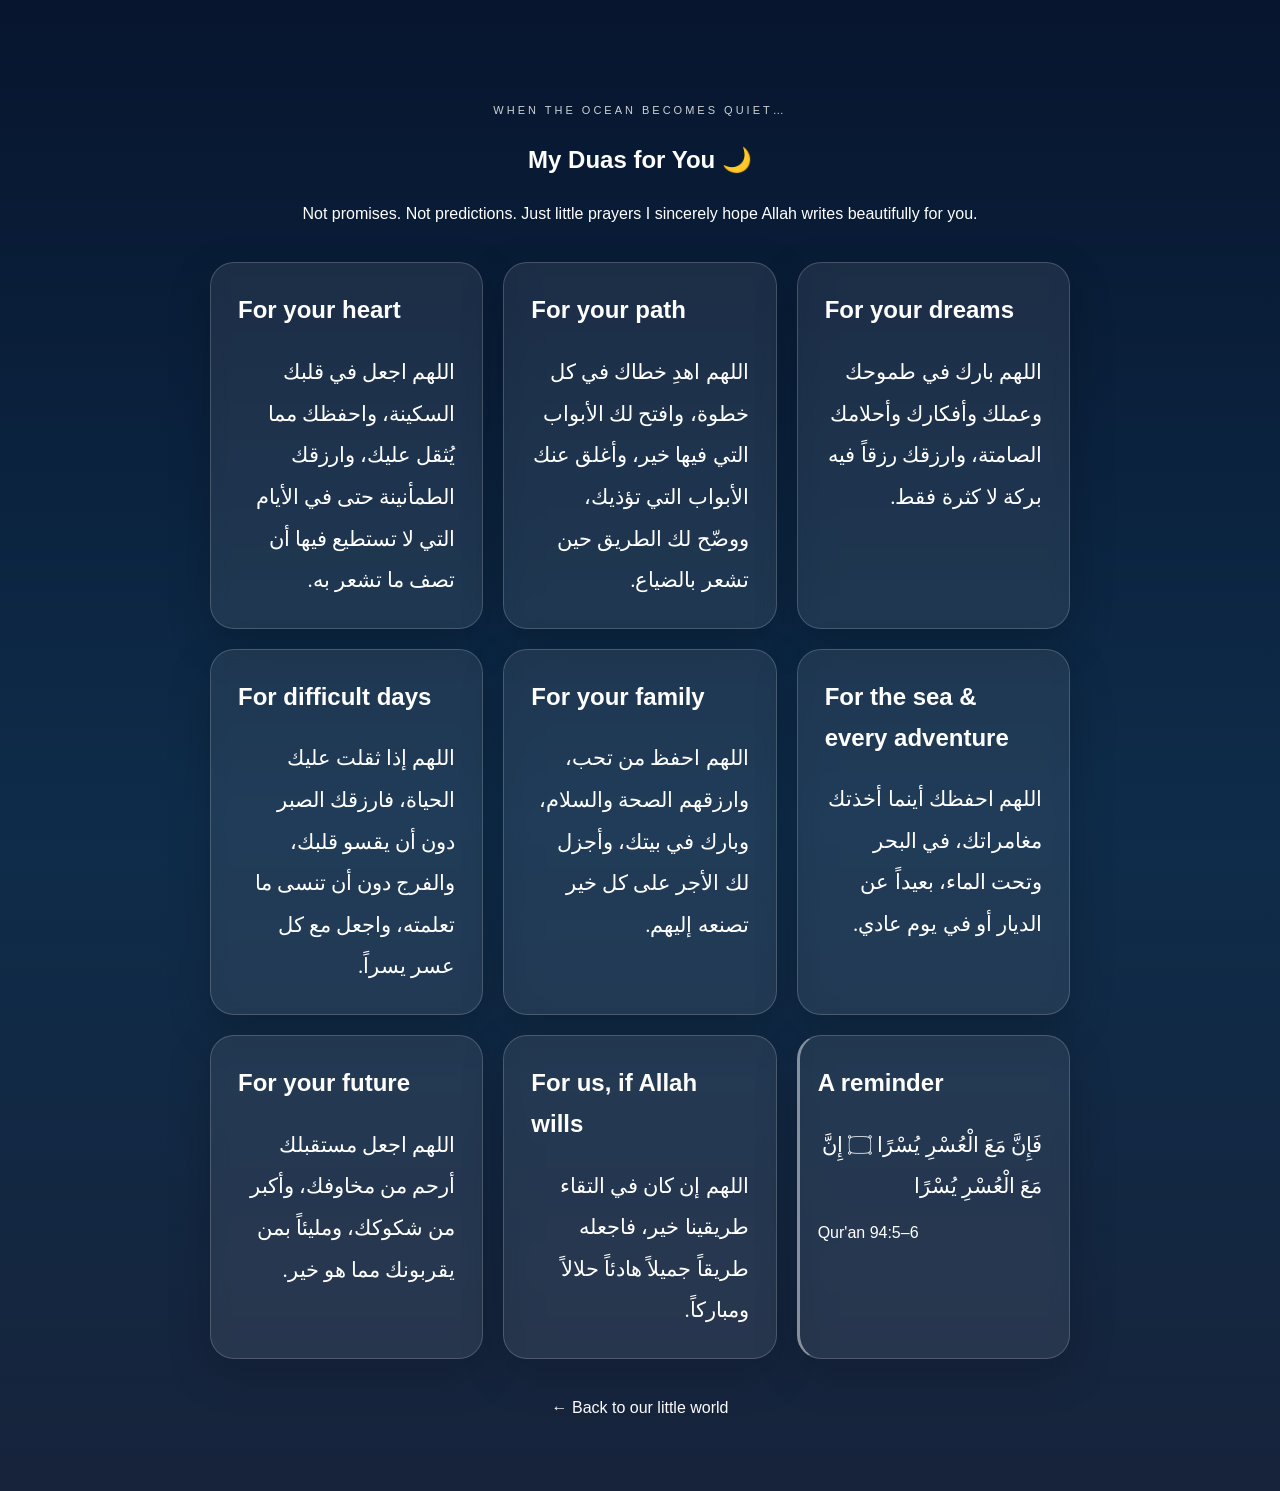
==== dua.html @ d3c3fef9 "Add files via upload" ====
<!DOCTYPE html>
<html lang="en">
<head>
  <meta charset="UTF-8">
  <meta name="viewport" content="width=device-width, initial-scale=1.0">
  <title>A Little Dua For You 🌙</title>
  <link rel="stylesheet" href="css/style.css">
  <link rel="stylesheet" href="css/animations.css">
  <style>
    body { background:linear-gradient(180deg,#07152e 0%,#0e2c4a 55%,#17233b 100%); color:#fff; min-height:100vh; }
    .dua-wrap { max-width:900px; margin:auto; padding:90px 20px 70px; }
    .dua-intro { text-align:center; margin-bottom:35px; }
    .dua-grid { display:grid; grid-template-columns:repeat(auto-fit,minmax(270px,1fr)); gap:20px; }
    .dua-card { padding:27px; border:1px solid rgba(255,255,255,.18); border-radius:24px; background:rgba(255,255,255,.08); box-shadow:0 15px 45px rgba(0,0,0,.18); backdrop-filter:blur(8px); }
    .dua-card h2 { margin-top:0; }
    .dua-arabic { font-size:1.3rem; line-height:2; direction:rtl; text-align:right; margin:15px 0 0; font-family:"Traditional Arabic","Scheherazade New","Amiri",serif; }
    .quran { border-left:3px solid rgba(255,255,255,.45); padding-left:18px; }
    .quran p:not(.dua-arabic) { margin-top:12px; }
    .dua-back { text-align:center; margin-top:35px; }
  </style>
</head>
<body>
  <main class="dua-wrap">
    <section class="dua-intro">
      <p class="eyebrow">When the ocean becomes quiet…</p>
      <h1>My Duas for You 🌙</h1>
      <p>Not promises. Not predictions. Just little prayers I sincerely hope Allah writes beautifully for you.</p>
    </section>

    <section class="dua-grid">
      <article class="dua-card">
        <h2>For your heart</h2>
        <p class="dua-arabic">اللهم اجعل في قلبك السكينة، واحفظك مما يُثقل عليك، وارزقك الطمأنينة حتى في الأيام التي لا تستطيع فيها أن تصف ما تشعر به.</p>
      </article>

      <article class="dua-card">
        <h2>For your path</h2>
        <p class="dua-arabic">اللهم اهدِ خطاك في كل خطوة، وافتح لك الأبواب التي فيها خير، وأغلق عنك الأبواب التي تؤذيك، ووضّح لك الطريق حين تشعر بالضياع.</p>
      </article>

      <article class="dua-card">
        <h2>For your dreams</h2>
        <p class="dua-arabic">اللهم بارك في طموحك وعملك وأفكارك وأحلامك الصامتة، وارزقك رزقاً فيه بركة لا كثرة فقط.</p>
      </article>

      <article class="dua-card">
        <h2>For difficult days</h2>
        <p class="dua-arabic">اللهم إذا ثقلت عليك الحياة، فارزقك الصبر دون أن يقسو قلبك، والفرج دون أن تنسى ما تعلمته، واجعل مع كل عسر يسراً.</p>
      </article>

      <article class="dua-card">
        <h2>For your family</h2>
        <p class="dua-arabic">اللهم احفظ من تحب، وارزقهم الصحة والسلام، وبارك في بيتك، وأجزل لك الأجر على كل خير تصنعه إليهم.</p>
      </article>

      <article class="dua-card">
        <h2>For the sea &amp; every adventure</h2>
        <p class="dua-arabic">اللهم احفظك أينما أخذتك مغامراتك، في البحر وتحت الماء، بعيداً عن الديار أو في يوم عادي.</p>
      </article>

      <article class="dua-card">
        <h2>For your future</h2>
        <p class="dua-arabic">اللهم اجعل مستقبلك أرحم من مخاوفك، وأكبر من شكوكك، ومليئاً بمن يقربونك مما هو خير.</p>
      </article>

      <article class="dua-card">
        <h2>For us, if Allah wills</h2>
        <p class="dua-arabic">اللهم إن كان في التقاء طريقينا خير، فاجعله طريقاً جميلاً هادئاً حلالاً ومباركاً.</p>
      </article>

      <article class="dua-card quran">
        <h2>A reminder</h2>
        <p class="dua-arabic">فَإِنَّ مَعَ الْعُسْرِ يُسْرًا ۝ إِنَّ مَعَ الْعُسْرِ يُسْرًا</p>
        <p>Qur'an 94:5–6</p>
      </article>
    </section>

    <div class="dua-back"><a href="index.html">← Back to our little world</a></div>
  </main>
</body>
</html>
---- css/style.css ----
:root{
--navy:#061a2d;--deep:#082b45;--blue:#0b5878;--turq:#16a7b8;--foam:#edf9fa;
--sand:#f4eee4;--ink:#173044;--muted:#708394;--rose:#d85b78;--white:#fff;
--serif:"Cormorant Garamond",Georgia,serif;--sans:"Montserrat",Arial,sans-serif;
}
*{box-sizing:border-box}html{scroll-behavior:smooth}body{margin:0;color:var(--ink);font-family:var(--sans);background:var(--foam);line-height:1.7}
a{color:inherit;text-decoration:none}button{font:inherit}.nav{position:fixed;z-index:20;top:0;left:0;width:100%;height:74px;display:flex;align-items:center;justify-content:space-between;padding:0 6%;background:rgba(6,26,45,.72);backdrop-filter:blur(14px);color:#fff}.brand{font-family:var(--serif);font-size:31px;font-weight:600;letter-spacing:2px}.brand span{color:#f08aa0}.nav nav{display:flex;gap:25px;font-size:12px;letter-spacing:1px;text-transform:uppercase}.nav nav a{opacity:.85;transition:.2s}.nav nav a:hover{opacity:1;color:#9ce8ef}.nav-toggle{display:none;background:none;border:0;color:#fff;font-size:25px}
.container{width:min(1100px,88%);margin:auto}.narrow{max-width:760px;text-align:center}.hero{min-height:100vh;position:relative;display:grid;place-items:center;text-align:center;color:#fff;overflow:hidden}.hero-content{max-width:780px;padding:100px 20px 60px}.eyebrow,.section-number{font-size:11px;letter-spacing:3px;text-transform:uppercase}.eyebrow{opacity:.8}.hero h1,.page-hero h1,.finale h1{font:600 clamp(58px,10vw,120px)/.85 var(--serif);margin:25px 0}.hero h1 em{font-weight:400;color:#9ce8ef}.lead{font-size:17px;max-width:600px;margin:25px auto 35px;color:#d6edf2}.btn{display:inline-block;border:1px solid rgba(255,255,255,.55);border-radius:100px;padding:12px 25px;color:#fff;letter-spacing:1px;font-size:12px;text-transform:uppercase;transition:.25s}.btn:hover{transform:translateY(-3px);background:#fff;color:var(--deep)}.btn-light{border-color:#fff}.section{padding:110px 0}.section h2,.page-hero h1{font-family:var(--serif);font-weight:500;line-height:1.05}.section h2{font-size:clamp(38px,5vw,62px);margin:12px 0 25px}.section-number{color:var(--turq);font-weight:600}.soft{color:var(--muted)}.divider{margin:35px 0;color:var(--rose);font-size:24px}.intro{background:var(--foam)}.counter-section{text-align:center;background:#fff}.counter-grid{display:grid;grid-template-columns:repeat(4,1fr);max-width:800px;margin:45px auto 10px;border-top:1px solid #dce7ea;border-bottom:1px solid #dce7ea}.counter-grid div{padding:25px 10px;border-right:1px solid #dce7ea}.counter-grid div:last-child{border:0}.counter-grid strong{display:block;font:600 clamp(32px,5vw,58px) var(--serif)}.counter-grid span{font-size:10px;letter-spacing:2px;text-transform:uppercase;color:var(--muted)}.edit-hint{font-size:11px;color:#9aaab5;margin-top:30px}.edit-hint code{background:#eef3f5;padding:2px 6px;border-radius:4px}.two-col{display:grid;grid-template-columns:1fr 1fr;gap:80px;align-items:center}.sunset{background:linear-gradient(140deg,#fff3e8,#f9e3e6)}.polaroid{background:#fff;padding:14px 14px 24px;box-shadow:0 18px 40px #6d4d4d18;transform:rotate(2deg);text-align:center}.photo-placeholder{aspect-ratio:4/3;display:grid;place-items:center;background:linear-gradient(135deg,#e5f5f6,#d4e9ed);color:#66808c;font-family:var(--serif);font-size:25px}.polaroid small{display:block;font-family:var(--serif);font-size:19px;margin-top:10px}.text-link{font-weight:600;color:var(--blue)}.night{background:#07192b;color:#fff}.night .section-number{color:#9ce8ef}.night .soft{color:#a7bdc9}.moon{font-size:180px;text-align:center;color:#fff7cf;text-shadow:0 0 50px #fff2a855}.finale-teaser{background:#eaf7f8;text-align:center}.finale-teaser .btn{color:var(--ink);border-color:var(--ink)}.page{min-height:100vh;background:var(--foam)}.page-hero{padding:180px 0 100px;background:linear-gradient(145deg,#dff5f6,#fff);text-align:center}.page-hero.deep{background:linear-gradient(145deg,#061a2d,#0b5878);color:#fff}.timeline{max-width:850px}.timeline-item{display:grid;grid-template-columns:75px 1fr;gap:25px;padding:45px 0;border-bottom:1px solid #d9e6e9}.timeline-dot{width:58px;height:58px;border-radius:50%;display:grid;place-items:center;background:#dff4f5;color:#0b7182;font-size:12px}.timeline-item h2{font-size:40px;margin:0 0 10px}.photo-card{min-height:170px;background:#fff;border:1px dashed #b7ccd2;border-radius:12px;margin-top:20px;padding:35px;text-align:center;color:#708394}.photo-card span{font-size:12px}.quote{font:italic 23px var(--serif);background:#fff;padding:25px;border-left:3px solid var(--rose)}.reserved-photo{height:300px;border:1px dashed #a9c3c9;border-radius:12px;display:grid;place-items:center;text-align:center;font:30px var(--serif);background:#f6fbfb}.reserved-photo small{font:16px var(--sans);color:var(--muted)}.soft-section{background:#fff}.reasons-grid{display:grid;grid-template-columns:repeat(3,1fr);gap:18px}.reason-card{background:#fff;min-height:170px;padding:28px;border-radius:16px;border:1px solid #dce9eb;cursor:pointer;transition:.25s;position:relative;overflow:hidden}.reason-card:hover{transform:translateY(-6px);box-shadow:0 15px 30px #0a536d12}.reason-card .num{font-size:11px;letter-spacing:2px;color:var(--turq)}.reason-card .fish-icon{position:absolute;right:15px;bottom:8px;font-size:25px;opacity:.25}.reason-card p{font:22px/1.15 var(--serif)}.reason-card.locked p{filter:blur(7px);user-select:none}.reason-card.unlocked p{filter:none}.center{text-align:center}.treasure{text-align:center;background:#fff3df}.chest{font-size:70px;margin-bottom:10px}.treasure .btn{color:var(--ink);border-color:var(--ink)}.hidden{display:none}.treasure-message{font:32px var(--serif);max-width:650px;margin:30px auto}.future-grid{display:grid;grid-template-columns:repeat(3,1fr);gap:20px}.future-card{background:#fff;padding:35px;border-radius:16px;border:1px solid #dce7ea;min-height:220px}.future-card span{color:var(--turq);font-size:11px;letter-spacing:2px}.future-card h2{font-size:35px}.notebook{background:#fffdf6;text-align:center}.signature{font:italic 25px var(--serif);margin-top:30px}.night-page{background:#061421;color:#fff}.dua-hero{min-height:65vh;display:grid;place-items:center;text-align:center;padding-top:70px;background:radial-gradient(circle at 50% 30%,#183c55,#061421 60%)}.moon-big{font-size:130px;color:#fff4bd;position:absolute;top:90px;right:12%;text-shadow:0 0 50px #fff0a955}.dua-section{background:#061421;text-align:center;color:#dcebf0;padding-top:40px}.arabic{font:42px/1.8 "Amiri",serif;color:#fff;margin:35px 0}.translation{font:25px var(--serif);color:#fff}.reference{font-size:11px;letter-spacing:2px;color:#8faab7;text-transform:uppercase}.dua-section p{max-width:680px;margin:25px auto}.dark-footer{background:#061421;color:#8faab7}.finale-page{background:#061a2d;color:#fff}.finale{min-height:100vh;display:grid;place-items:center;text-align:center;padding:80px 0;background:radial-gradient(circle at 50% 20%,#0c5270,#061a2d 62%);overflow:hidden}.final-message{font:27px/1.5 var(--serif);color:#dcebf0}.heart{font-size:90px;color:#ed8097;animation:pulse 2s infinite}.version{margin:35px 0;color:#8faab7;font-size:10px;letter-spacing:2px;line-height:2}.version span{letter-spacing:0;font-size:12px}.finale .btn{margin-top:15px}footer{padding:25px 6%;display:flex;justify-content:space-between;gap:20px;font-size:10px;letter-spacing:1px;text-transform:uppercase;background:#fff;color:#738995}footer a{color:var(--blue)}
@media(max-width:760px){.nav{height:64px}.nav nav{display:none;position:absolute;top:64px;left:0;width:100%;padding:20px;flex-direction:column;background:#061a2d}.nav nav.open{display:flex}.nav-toggle{display:block}.two-col,.future-grid{grid-template-columns:1fr;gap:35px}.counter-grid{grid-template-columns:repeat(2,1fr)}.counter-grid div:nth-child(2){border-right:0}.counter-grid div:nth-child(-n+2){border-bottom:1px solid #dce7ea}.reasons-grid{grid-template-columns:1fr 1fr}.timeline-item{grid-template-columns:50px 1fr;gap:12px}.timeline-dot{width:45px;height:45px}.section{padding:80px 0}.moon{font-size:120px}.moon-big{right:5%;font-size:90px}.arabic{font-size:31px}.final-message{font-size:23px}}
@media(max-width:460px){.reasons-grid{grid-template-columns:1fr}.hero h1{font-size:65px}}
---- css/animations.css ----
@keyframes float{0%,100%{transform:translateY(0)}50%{transform:translateY(-22px)}}@keyframes swim{0%{transform:translateX(-20px)}50%{transform:translateX(80px) translateY(-15px)}100%{transform:translateX(-20px)}}@keyframes pulse{0%,100%{transform:scale(1)}50%{transform:scale(1.1)}}@keyframes rise{from{transform:translateY(30px);opacity:0}to{transform:translateY(0);opacity:1}}.reveal{opacity:0;transform:translateY(25px);transition:opacity .8s ease,transform .8s ease}.reveal.visible{opacity:1;transform:none}
#bubbles{position:fixed;inset:0;pointer-events:none;z-index:2;overflow:hidden}.ambient-bubble{position:absolute;bottom:-30px;width:8px;height:8px;border:1px solid #ffffff55;border-radius:50%;animation:ambient 10s linear infinite;opacity:.4}@keyframes ambient{to{transform:translateY(-110vh) scale(1.8);opacity:0}}
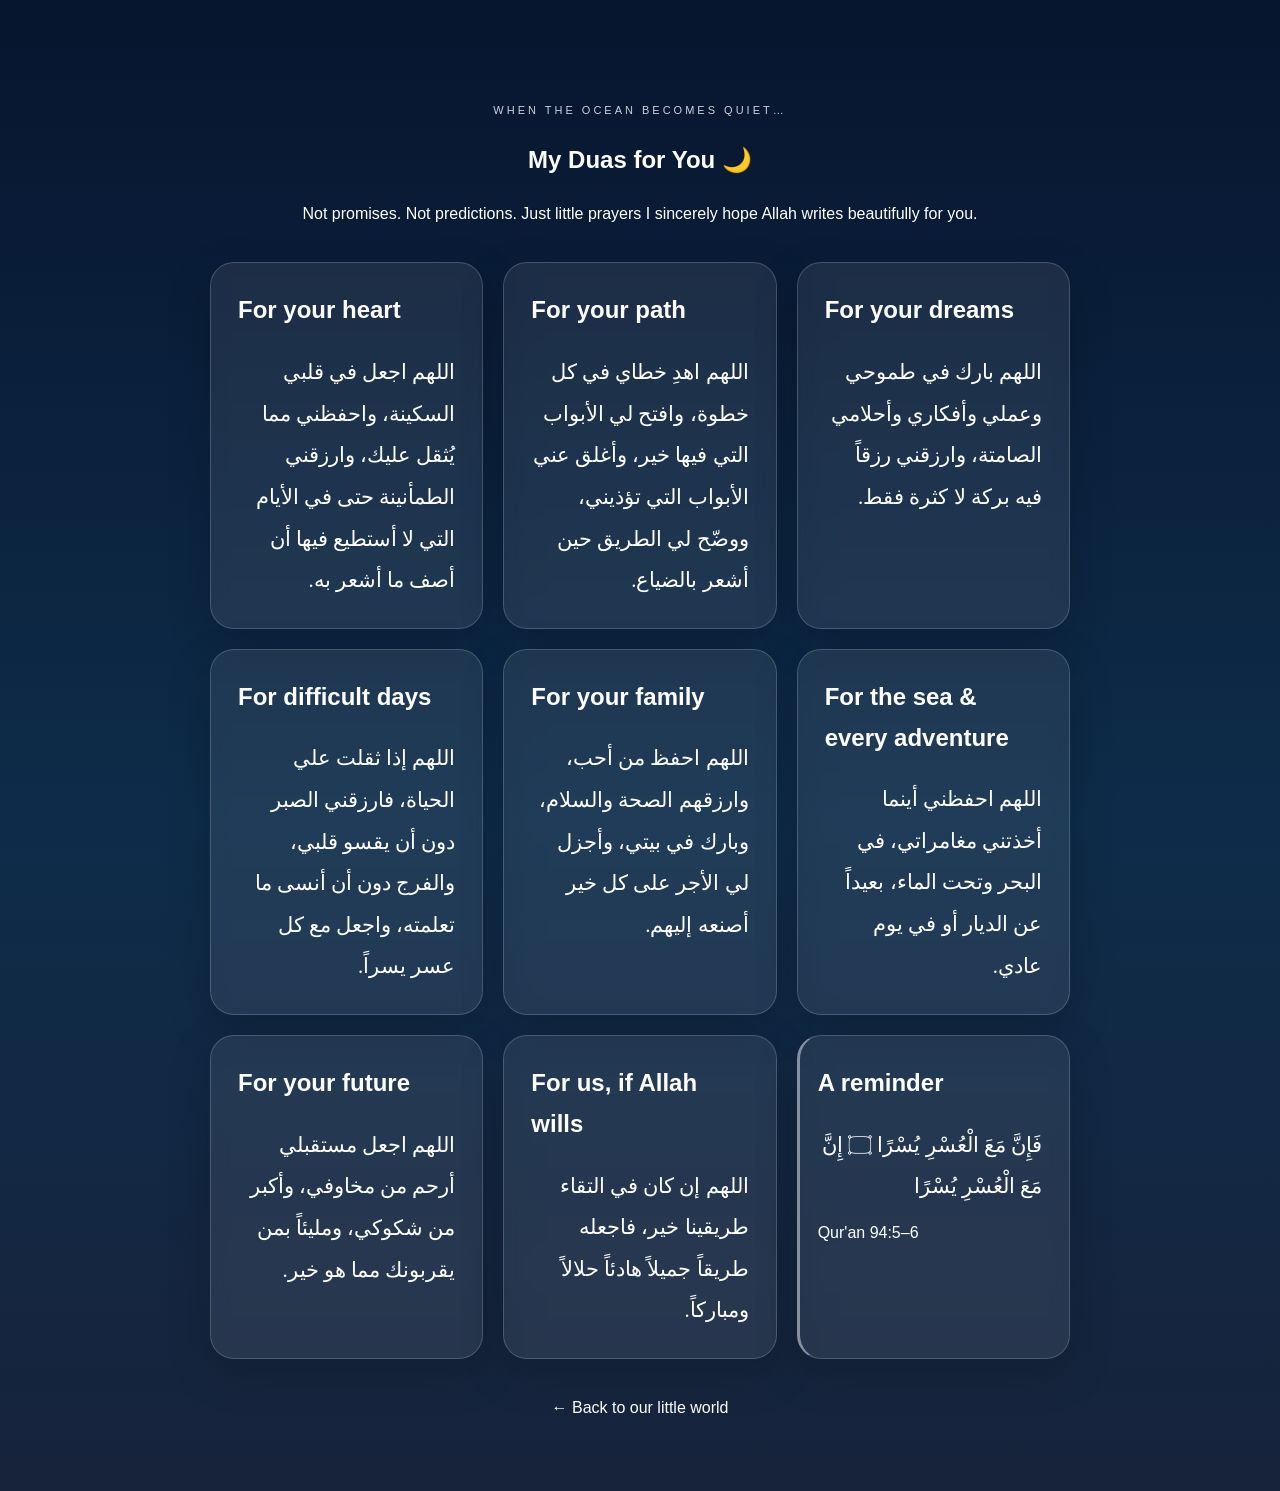
==== commit 13357233: "Update Arabic prayers for consistency and clarity" ====
--- a/dua.html
+++ b/dua.html
@@ -30,37 +30,37 @@
     <section class="dua-grid">
       <article class="dua-card">
         <h2>For your heart</h2>
-        <p class="dua-arabic">اللهم اجعل في قلبك السكينة، واحفظك مما يُثقل عليك، وارزقك الطمأنينة حتى في الأيام التي لا تستطيع فيها أن تصف ما تشعر به.</p>
+        <p class="dua-arabic">اللهم اجعل في قلبي السكينة، واحفظني مما يُثقل عليك، وارزقني الطمأنينة حتى في الأيام التي لا أستطيع فيها أن أصف ما أشعر به.</p>
       </article>
 
       <article class="dua-card">
         <h2>For your path</h2>
-        <p class="dua-arabic">اللهم اهدِ خطاك في كل خطوة، وافتح لك الأبواب التي فيها خير، وأغلق عنك الأبواب التي تؤذيك، ووضّح لك الطريق حين تشعر بالضياع.</p>
+        <p class="dua-arabic">اللهم اهدِ خطاي في كل خطوة، وافتح لي الأبواب التي فيها خير، وأغلق عني الأبواب التي تؤذيني، ووضّح لي الطريق حين أشعر بالضياع.</p>
       </article>
 
       <article class="dua-card">
         <h2>For your dreams</h2>
-        <p class="dua-arabic">اللهم بارك في طموحك وعملك وأفكارك وأحلامك الصامتة، وارزقك رزقاً فيه بركة لا كثرة فقط.</p>
+        <p class="dua-arabic">اللهم بارك في طموحي وعملي وأفكاري وأحلامي الصامتة، وارزقني رزقاً فيه بركة لا كثرة فقط.</p>
       </article>
 
       <article class="dua-card">
         <h2>For difficult days</h2>
-        <p class="dua-arabic">اللهم إذا ثقلت عليك الحياة، فارزقك الصبر دون أن يقسو قلبك، والفرج دون أن تنسى ما تعلمته، واجعل مع كل عسر يسراً.</p>
+        <p class="dua-arabic">اللهم إذا ثقلت علي الحياة، فارزقني الصبر دون أن يقسو قلبي، والفرج دون أن أنسى ما تعلمته، واجعل مع كل عسر يسراً.</p>
       </article>
 
       <article class="dua-card">
         <h2>For your family</h2>
-        <p class="dua-arabic">اللهم احفظ من تحب، وارزقهم الصحة والسلام، وبارك في بيتك، وأجزل لك الأجر على كل خير تصنعه إليهم.</p>
+        <p class="dua-arabic">اللهم احفظ من أحب، وارزقهم الصحة والسلام، وبارك في بيتي، وأجزل لي الأجر على كل خير أصنعه إليهم.</p>
       </article>
 
       <article class="dua-card">
         <h2>For the sea &amp; every adventure</h2>
-        <p class="dua-arabic">اللهم احفظك أينما أخذتك مغامراتك، في البحر وتحت الماء، بعيداً عن الديار أو في يوم عادي.</p>
+        <p class="dua-arabic">اللهم احفظني أينما أخذتني مغامراتي، في البحر وتحت الماء، بعيداً عن الديار أو في يوم عادي.</p>
       </article>
 
       <article class="dua-card">
         <h2>For your future</h2>
-        <p class="dua-arabic">اللهم اجعل مستقبلك أرحم من مخاوفك، وأكبر من شكوكك، ومليئاً بمن يقربونك مما هو خير.</p>
+        <p class="dua-arabic">اللهم اجعل مستقبلي أرحم من مخاوفي، وأكبر من شكوكي، ومليئاً بمن يقربونك مما هو خير.</p>
       </article>
 
       <article class="dua-card">
@@ -78,4 +78,4 @@
     <div class="dua-back"><a href="index.html">← Back to our little world</a></div>
   </main>
 </body>
-</html>+</html>
